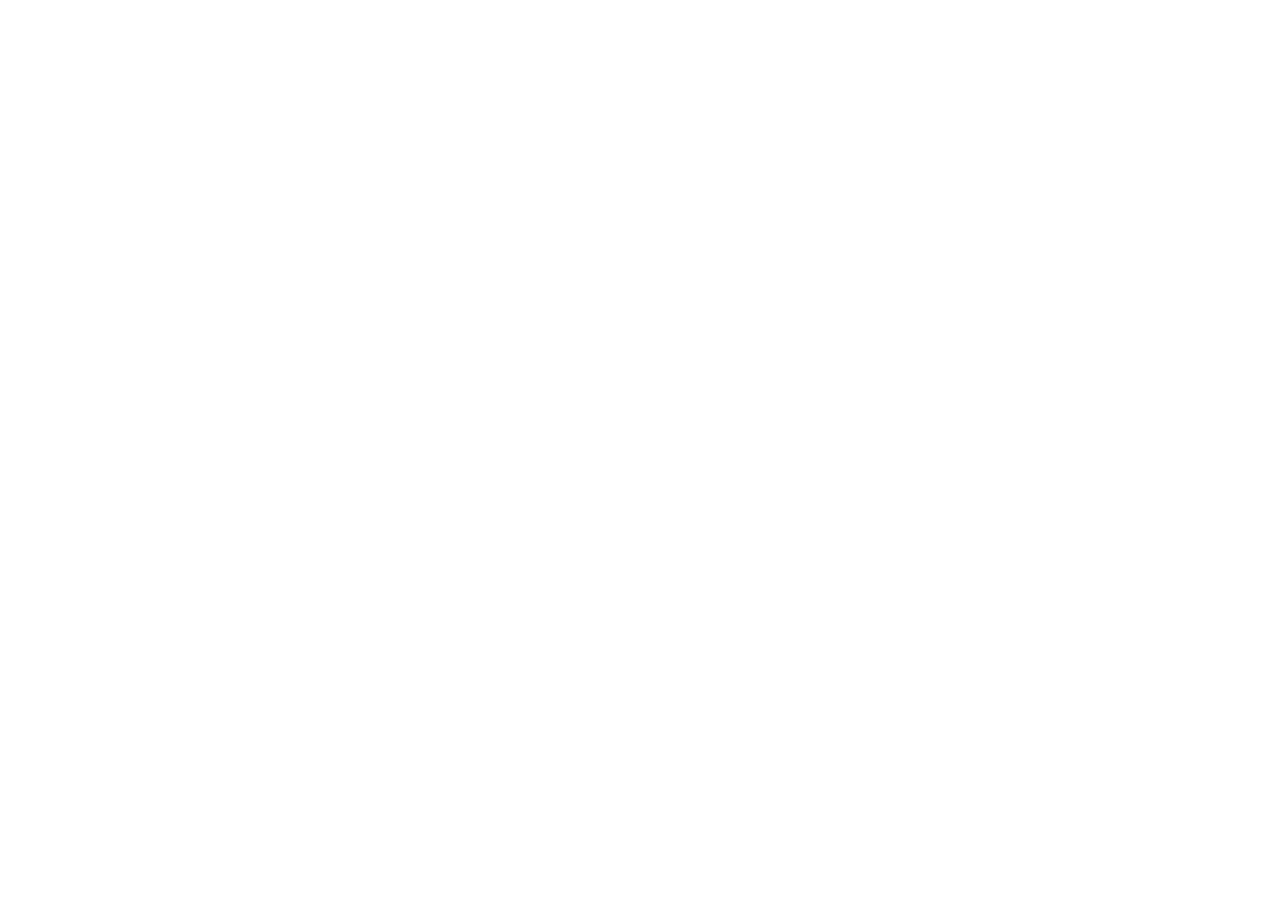
==== index.html @ 76e44508 "Add files via upload" ====
<!DOCTYPE html>
<html lang="en">
  <head>
    <meta charset="UTF-8" />
    <link rel="icon" href="data:image/svg+xml,<svg xmlns=%22http://www.w3.org/2000/svg%22 viewBox=%220 0 100 100%22><text y=%22.9em%22 font-size=%2290%22>📈</text></svg>">
    <meta name="viewport" content="width=device-width, initial-scale=1.0" />
    <title>Template | Svelte for Data Visualization</title>
  </head>
  <body>
    <div id="app"></div>
    <script type="module" src="/src/main.js"></script>
  </body>
</html>
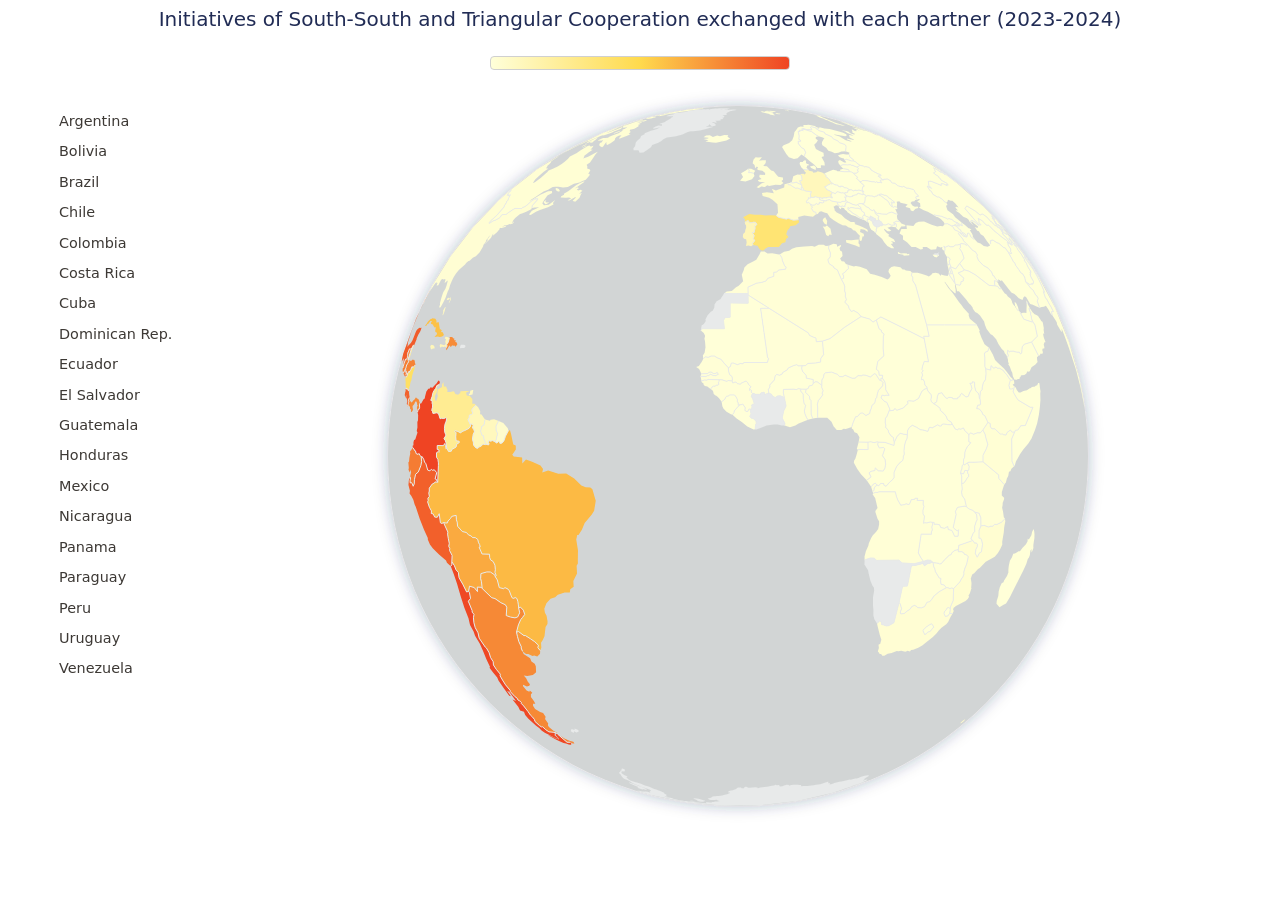
==== commit f0d07798: "Update index.html" ====
--- a/index.html
+++ b/index.html
@@ -5,9 +5,11 @@
     <link rel="icon" href="data:image/svg+xml,<svg xmlns=%22http://www.w3.org/2000/svg%22 viewBox=%220 0 100 100%22><text y=%22.9em%22 font-size=%2290%22>📈</text></svg>">
     <meta name="viewport" content="width=device-width, initial-scale=1.0" />
     <title>Template | Svelte for Data Visualization</title>
+    <script type="module" crossorigin src="docs/assets/index.83759d76.js"></script>
+    <link rel="stylesheet" href="docs/assets/index.2e23dc98.css">
   </head>
   <body>
     <div id="app"></div>
-    <script type="module" src="/src/main.js"></script>
+    
   </body>
 </html>
--- a/docs/assets/index.2e23dc98.css
+++ b/docs/assets/index.2e23dc98.css
@@ -0,0 +1 @@
+a,abbr,acronym,address,applet,article,aside,audio,b,big,blockquote,body,canvas,caption,center,cite,code,dd,del,details,dfn,div,dl,dt,em,embed,fieldset,figcaption,figure,footer,form,h1,h2,h3,h4,h5,h6,header,hgroup,html,i,iframe,img,ins,kbd,label,legend,li,mark,menu,nav,object,ol,output,p,pre,q,ruby,s,samp,section,small,span,strike,strong,sub,summary,sup,table,tbody,td,tfoot,th,thead,time,tr,tt,u,ul,var,video{margin:0;padding:0;border:0;font-size:100%;font:inherit;vertical-align:baseline}article,aside,details,figcaption,figure,footer,header,hgroup,menu,nav,section{display:block}body{line-height:1}ol,ul{list-style:none}blockquote,q{quotes:none}blockquote:after,blockquote:before,q:after,q:before{content:"";content:none}table{border-collapse:collapse;border-spacing:0}:root{font-family:Lato,system-ui,-apple-system,Helvetica,Arial,sans-serif;font-size:1rem;line-height:1.5;font-weight:400;color:#1c1c1b;font-synthesis:none;text-rendering:optimizeLegibility;-webkit-font-smoothing:antialiased;-moz-osx-font-smoothing:grayscale;-webkit-text-size-adjust:100%}body{padding:6px}.legend.svelte-5xeb5m{display:flex;flex-direction:row;align-items:center;gap:8px;width:100%;max-width:300px;margin:0 auto 20px;z-index:1;position:relative}.bar.svelte-5xeb5m{height:12px;flex:1;position:relative;border-radius:4px;border:1px solid #d0d0d0;overflow:visible}.marker.svelte-5xeb5m{position:absolute;top:50%;transform:translate(-50%,-50%);display:flex;flex-direction:column;align-items:center;transition:left .5s cubic-bezier(1,0,0,1)}.marker-tooltip.svelte-5xeb5m{position:absolute;top:calc(100% + 5px);display:flex;flex-direction:column;align-items:center;color:#3d3935;font-size:.9rem;white-space:nowrap;pointer-events:none;gap:3px}.marker-name.svelte-5xeb5m{font-weight:700;text-shadow:-2px 0 0 white,2px 0 0 white,0 -2px 0 white,0 2px 0 white,-2px -2px 0 white,2px -2px 0 white,-2px 2px 0 white,2px 2px 0 white}.marker-count.svelte-5xeb5m{font-weight:400;text-shadow:-2px 0 0 white,2px 0 0 white,0 -2px 0 white,0 2px 0 white,-2px -2px 0 white,2px -2px 0 white,-2px 2px 0 white,2px 2px 0 white}.line.svelte-5xeb5m{width:6px;height:17px;background:white;border:1.5px solid black;border-radius:4px}.select-wrapper.svelte-r0mgas.svelte-r0mgas{display:block;position:relative;margin:10px auto 15px;width:100%;max-width:300px}.select-trigger.svelte-r0mgas.svelte-r0mgas{width:100%;display:flex;transition:.1s;justify-content:space-between;align-items:center;padding:6px 14px;border:1px solid #d0d0d0;border-radius:4px;background-color:#fff;color:#3d3935;text-align:left;cursor:pointer}.select-trigger.svelte-r0mgas.svelte-r0mgas:hover{border-color:#aaa}.select-trigger.svelte-r0mgas.svelte-r0mgas:focus{outline:none}.select-wrapper.open.svelte-r0mgas .select-trigger.svelte-r0mgas{outline:2px solid #2684ff;outline-offset:-1px}.trigger-right.svelte-r0mgas.svelte-r0mgas{display:flex;align-items:center;gap:10px;flex-shrink:0}.separator.svelte-r0mgas.svelte-r0mgas{width:1px;height:18px;background:#d0d0d0}.chevron.svelte-r0mgas.svelte-r0mgas{transition:transform .2s ease;color:#888}.select-wrapper.open.svelte-r0mgas .chevron.svelte-r0mgas{transform:rotate(180deg)}.placeholder.svelte-r0mgas.svelte-r0mgas{color:#aaa}.selected.svelte-r0mgas.svelte-r0mgas{color:#3d3935}.dropdown.svelte-r0mgas.svelte-r0mgas{position:absolute;top:100%;left:0;right:0;margin:6px 0 0;background:white;border:1px solid #dadada;border-radius:6px;max-height:220px;overflow-y:auto;list-style:none;padding:0;z-index:100}.dropdown.svelte-r0mgas li.svelte-r0mgas{padding:9px 14px;color:#3d3935;cursor:pointer;user-select:none}.dropdown.svelte-r0mgas li.svelte-r0mgas:hover{background:#deebff}.side-menu.svelte-r0mgas.svelte-r0mgas{display:none;flex-shrink:0;margin-left:10px}.side-menu.svelte-r0mgas ul.svelte-r0mgas{list-style:none;margin:0;padding:0}.side-menu.svelte-r0mgas li.svelte-r0mgas{padding:8px 10px;border-radius:4px;color:#3d3935;cursor:pointer;user-select:none;font-size:.9rem;border-left:4px solid transparent;transition:background .1s,border-color .1s}.side-menu.svelte-r0mgas li.svelte-r0mgas:hover{background:#deebff}.side-menu.svelte-r0mgas li.active.svelte-r0mgas{background:#212c55;border-left-color:#63ffa1;color:#fff;font-weight:600}@media (min-width: 900px){.select-wrapper.svelte-r0mgas.svelte-r0mgas{display:none}.side-menu.svelte-r0mgas.svelte-r0mgas{display:block}}.globo-wrapper.svelte-g8dv6i{max-width:700px;margin:0 auto;position:relative;z-index:0}svg.svelte-g8dv6i{overflow:visible}.dragging.svelte-g8dv6i{cursor:grabbing}.chart-container.svelte-17joxcv{max-width:1210px;margin:0 auto;color:#3d3935}h1.svelte-17joxcv{text-align:center;color:#212c55;font-size:20px;line-height:26px;margin-bottom:1.5rem}.main-layout.svelte-17joxcv{display:flex;flex-direction:column;gap:1rem}.sidebar.svelte-17joxcv{width:100%;z-index:10}.legend-wrapper.svelte-17joxcv{margin-bottom:1rem;display:flex;justify-content:center}@media (min-width: 900px){.main-layout.svelte-17joxcv{flex-direction:row}.sidebar.svelte-17joxcv{width:180px;flex-shrink:0;position:sticky;top:10px}.viz-content.svelte-17joxcv{flex-grow:1}}
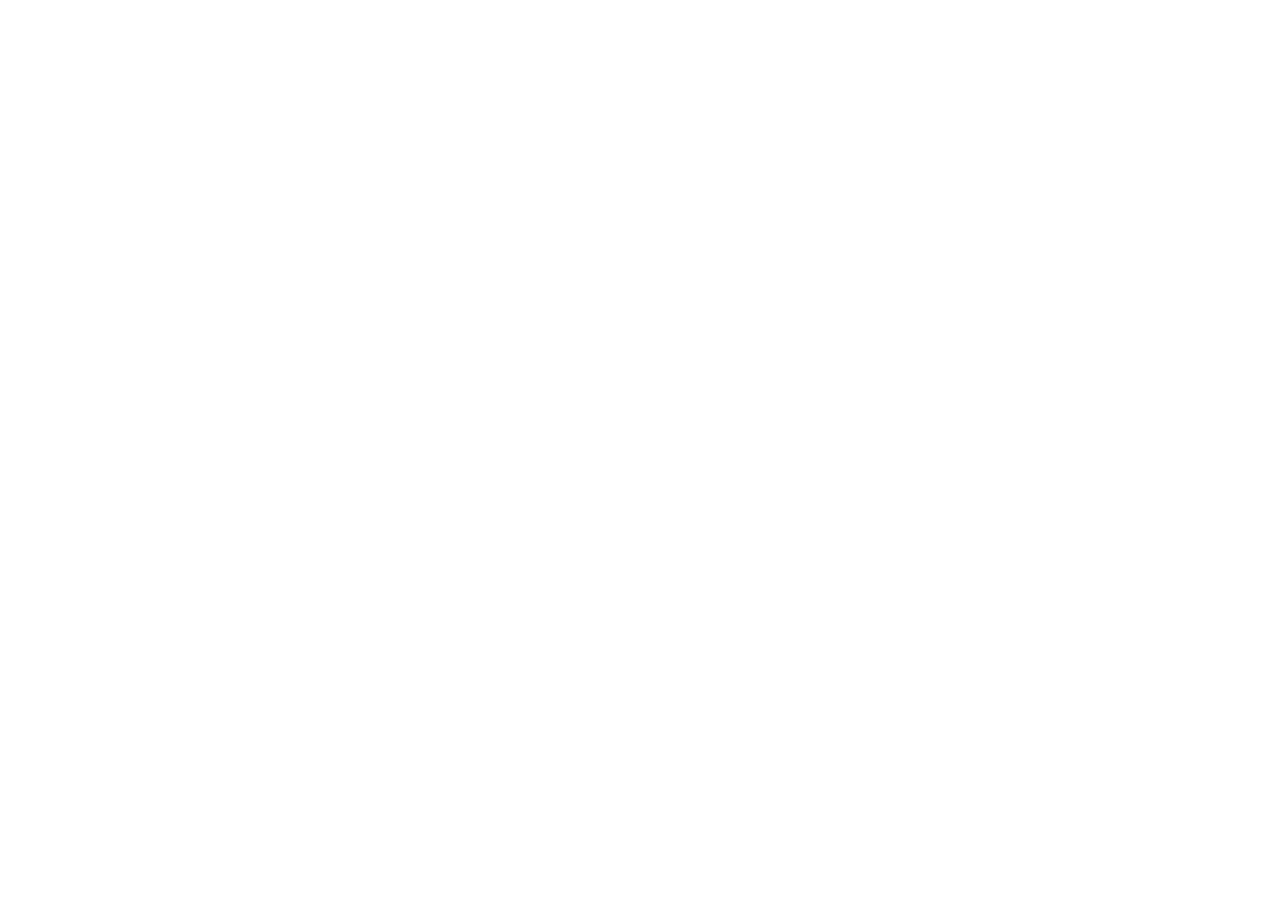
==== commit ee2e7077: "Add files via upload" ====
--- a/index.html
+++ b/index.html
@@ -5,11 +5,9 @@
     <link rel="icon" href="data:image/svg+xml,<svg xmlns=%22http://www.w3.org/2000/svg%22 viewBox=%220 0 100 100%22><text y=%22.9em%22 font-size=%2290%22>📈</text></svg>">
     <meta name="viewport" content="width=device-width, initial-scale=1.0" />
     <title>Template | Svelte for Data Visualization</title>
-    <script type="module" crossorigin src="docs/assets/index.83759d76.js"></script>
-    <link rel="stylesheet" href="docs/assets/index.2e23dc98.css">
   </head>
   <body>
     <div id="app"></div>
-    
+    <script type="module" src="/src/main.js"></script>
   </body>
 </html>
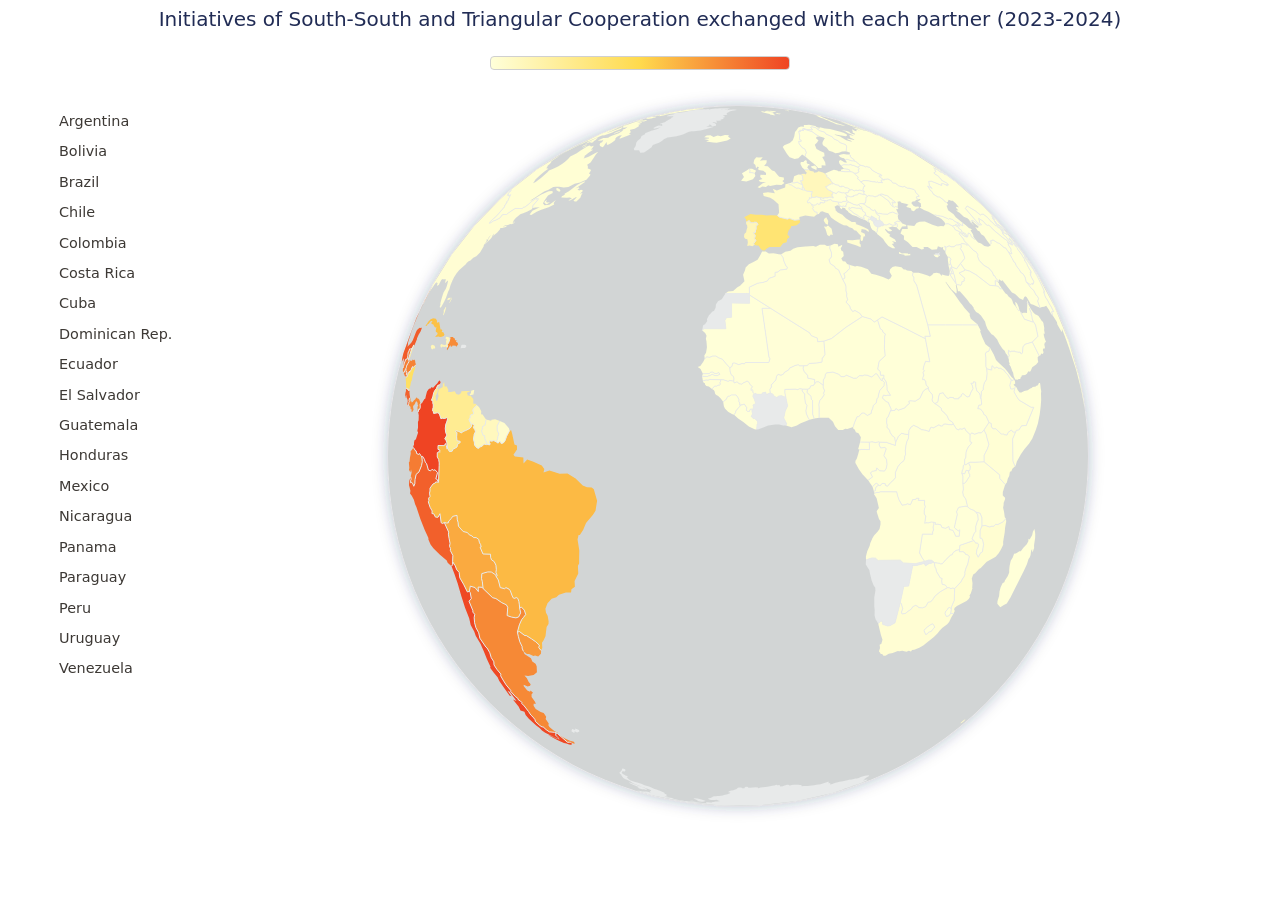
==== commit 6759e2d3: "Update index.html" ====
--- a/index.html
+++ b/index.html
@@ -5,9 +5,11 @@
     <link rel="icon" href="data:image/svg+xml,<svg xmlns=%22http://www.w3.org/2000/svg%22 viewBox=%220 0 100 100%22><text y=%22.9em%22 font-size=%2290%22>📈</text></svg>">
     <meta name="viewport" content="width=device-width, initial-scale=1.0" />
     <title>Template | Svelte for Data Visualization</title>
+    <script type="module" crossorigin src="docs/assets/index.5a3ec022.js"></script>
+    <link rel="stylesheet" href="docs/assets/index.2e23dc98.css">
   </head>
   <body>
     <div id="app"></div>
-    <script type="module" src="/src/main.js"></script>
+    
   </body>
 </html>
--- a/docs/assets/index.2e23dc98.css
+++ b/docs/assets/index.2e23dc98.css
@@ -0,0 +1 @@
+a,abbr,acronym,address,applet,article,aside,audio,b,big,blockquote,body,canvas,caption,center,cite,code,dd,del,details,dfn,div,dl,dt,em,embed,fieldset,figcaption,figure,footer,form,h1,h2,h3,h4,h5,h6,header,hgroup,html,i,iframe,img,ins,kbd,label,legend,li,mark,menu,nav,object,ol,output,p,pre,q,ruby,s,samp,section,small,span,strike,strong,sub,summary,sup,table,tbody,td,tfoot,th,thead,time,tr,tt,u,ul,var,video{margin:0;padding:0;border:0;font-size:100%;font:inherit;vertical-align:baseline}article,aside,details,figcaption,figure,footer,header,hgroup,menu,nav,section{display:block}body{line-height:1}ol,ul{list-style:none}blockquote,q{quotes:none}blockquote:after,blockquote:before,q:after,q:before{content:"";content:none}table{border-collapse:collapse;border-spacing:0}:root{font-family:Lato,system-ui,-apple-system,Helvetica,Arial,sans-serif;font-size:1rem;line-height:1.5;font-weight:400;color:#1c1c1b;font-synthesis:none;text-rendering:optimizeLegibility;-webkit-font-smoothing:antialiased;-moz-osx-font-smoothing:grayscale;-webkit-text-size-adjust:100%}body{padding:6px}.legend.svelte-5xeb5m{display:flex;flex-direction:row;align-items:center;gap:8px;width:100%;max-width:300px;margin:0 auto 20px;z-index:1;position:relative}.bar.svelte-5xeb5m{height:12px;flex:1;position:relative;border-radius:4px;border:1px solid #d0d0d0;overflow:visible}.marker.svelte-5xeb5m{position:absolute;top:50%;transform:translate(-50%,-50%);display:flex;flex-direction:column;align-items:center;transition:left .5s cubic-bezier(1,0,0,1)}.marker-tooltip.svelte-5xeb5m{position:absolute;top:calc(100% + 5px);display:flex;flex-direction:column;align-items:center;color:#3d3935;font-size:.9rem;white-space:nowrap;pointer-events:none;gap:3px}.marker-name.svelte-5xeb5m{font-weight:700;text-shadow:-2px 0 0 white,2px 0 0 white,0 -2px 0 white,0 2px 0 white,-2px -2px 0 white,2px -2px 0 white,-2px 2px 0 white,2px 2px 0 white}.marker-count.svelte-5xeb5m{font-weight:400;text-shadow:-2px 0 0 white,2px 0 0 white,0 -2px 0 white,0 2px 0 white,-2px -2px 0 white,2px -2px 0 white,-2px 2px 0 white,2px 2px 0 white}.line.svelte-5xeb5m{width:6px;height:17px;background:white;border:1.5px solid black;border-radius:4px}.select-wrapper.svelte-r0mgas.svelte-r0mgas{display:block;position:relative;margin:10px auto 15px;width:100%;max-width:300px}.select-trigger.svelte-r0mgas.svelte-r0mgas{width:100%;display:flex;transition:.1s;justify-content:space-between;align-items:center;padding:6px 14px;border:1px solid #d0d0d0;border-radius:4px;background-color:#fff;color:#3d3935;text-align:left;cursor:pointer}.select-trigger.svelte-r0mgas.svelte-r0mgas:hover{border-color:#aaa}.select-trigger.svelte-r0mgas.svelte-r0mgas:focus{outline:none}.select-wrapper.open.svelte-r0mgas .select-trigger.svelte-r0mgas{outline:2px solid #2684ff;outline-offset:-1px}.trigger-right.svelte-r0mgas.svelte-r0mgas{display:flex;align-items:center;gap:10px;flex-shrink:0}.separator.svelte-r0mgas.svelte-r0mgas{width:1px;height:18px;background:#d0d0d0}.chevron.svelte-r0mgas.svelte-r0mgas{transition:transform .2s ease;color:#888}.select-wrapper.open.svelte-r0mgas .chevron.svelte-r0mgas{transform:rotate(180deg)}.placeholder.svelte-r0mgas.svelte-r0mgas{color:#aaa}.selected.svelte-r0mgas.svelte-r0mgas{color:#3d3935}.dropdown.svelte-r0mgas.svelte-r0mgas{position:absolute;top:100%;left:0;right:0;margin:6px 0 0;background:white;border:1px solid #dadada;border-radius:6px;max-height:220px;overflow-y:auto;list-style:none;padding:0;z-index:100}.dropdown.svelte-r0mgas li.svelte-r0mgas{padding:9px 14px;color:#3d3935;cursor:pointer;user-select:none}.dropdown.svelte-r0mgas li.svelte-r0mgas:hover{background:#deebff}.side-menu.svelte-r0mgas.svelte-r0mgas{display:none;flex-shrink:0;margin-left:10px}.side-menu.svelte-r0mgas ul.svelte-r0mgas{list-style:none;margin:0;padding:0}.side-menu.svelte-r0mgas li.svelte-r0mgas{padding:8px 10px;border-radius:4px;color:#3d3935;cursor:pointer;user-select:none;font-size:.9rem;border-left:4px solid transparent;transition:background .1s,border-color .1s}.side-menu.svelte-r0mgas li.svelte-r0mgas:hover{background:#deebff}.side-menu.svelte-r0mgas li.active.svelte-r0mgas{background:#212c55;border-left-color:#63ffa1;color:#fff;font-weight:600}@media (min-width: 900px){.select-wrapper.svelte-r0mgas.svelte-r0mgas{display:none}.side-menu.svelte-r0mgas.svelte-r0mgas{display:block}}.globo-wrapper.svelte-g8dv6i{max-width:700px;margin:0 auto;position:relative;z-index:0}svg.svelte-g8dv6i{overflow:visible}.dragging.svelte-g8dv6i{cursor:grabbing}.chart-container.svelte-17joxcv{max-width:1210px;margin:0 auto;color:#3d3935}h1.svelte-17joxcv{text-align:center;color:#212c55;font-size:20px;line-height:26px;margin-bottom:1.5rem}.main-layout.svelte-17joxcv{display:flex;flex-direction:column;gap:1rem}.sidebar.svelte-17joxcv{width:100%;z-index:10}.legend-wrapper.svelte-17joxcv{margin-bottom:1rem;display:flex;justify-content:center}@media (min-width: 900px){.main-layout.svelte-17joxcv{flex-direction:row}.sidebar.svelte-17joxcv{width:180px;flex-shrink:0;position:sticky;top:10px}.viz-content.svelte-17joxcv{flex-grow:1}}
